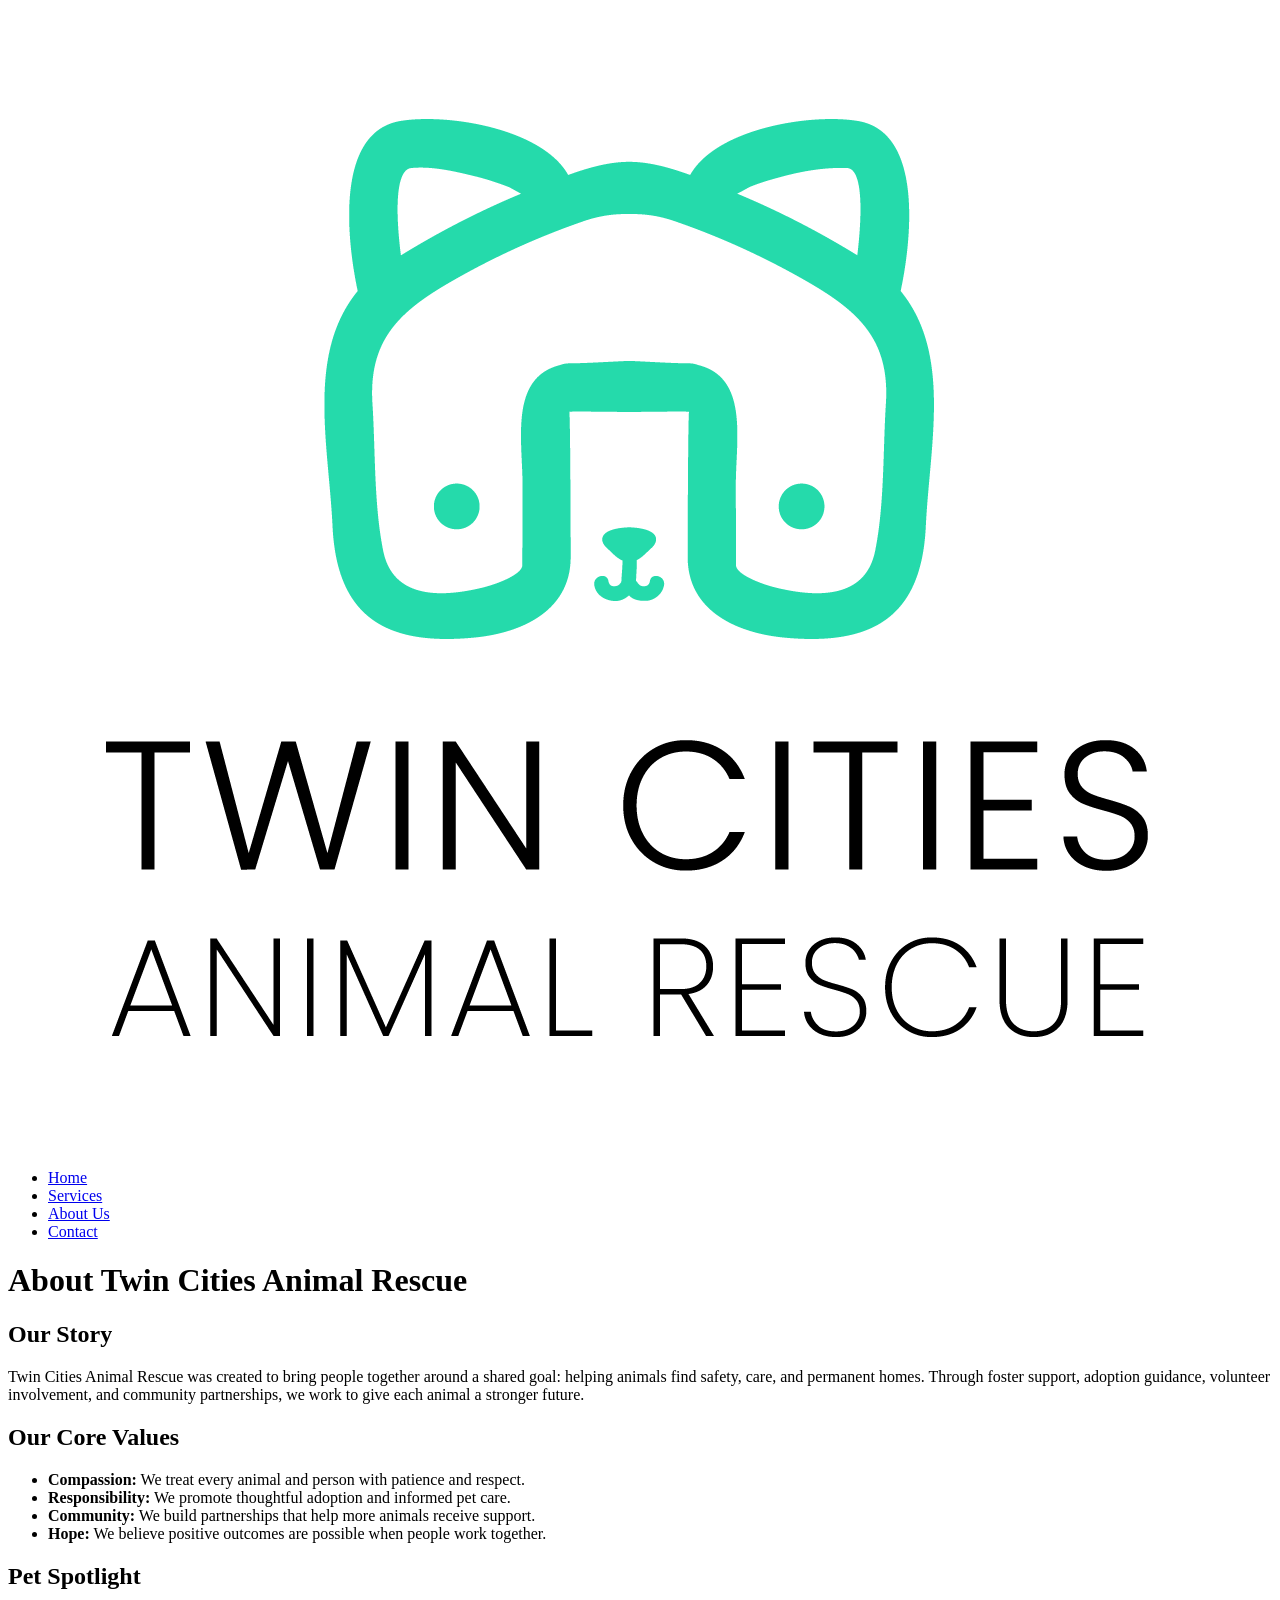
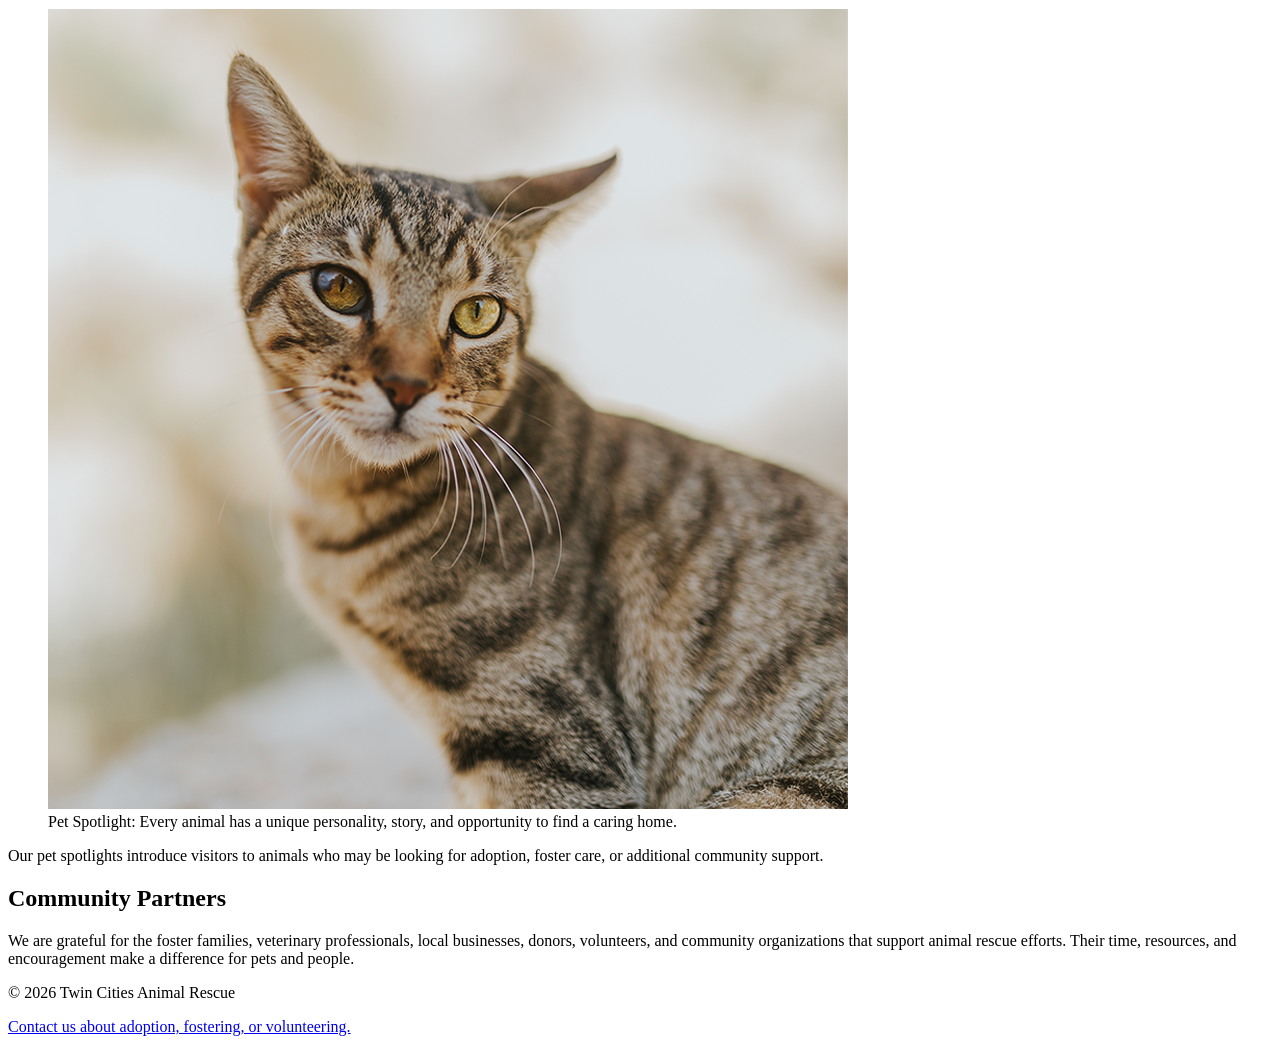
==== about.html @ 1000cfdc "Add files via upload all but the mp4" ====
<!DOCTYPE html>
<html lang="en">
<head>
    <meta charset="UTF-8">
    <meta name="viewport" content="width=device-width, initial-scale=1.0">
    <title>Twin Cities Animal Rescue | About Us</title>
</head>
<body>
    <header>
        <a href="index.html">
            <img src="rescue-logo_c.png" alt="Twin Cities Animal Rescue logo with a green cat outline">
        </a>

        <nav aria-label="Main navigation">
            <ul>
                <li><a href="index.html">Home</a></li>
                <li><a href="services.html">Services</a></li>
                <li><a href="about.html" aria-current="page">About Us</a></li>
                <li><a href="contact.html">Contact</a></li>
            </ul>
        </nav>
    </header>

    <main>
        <h1>About Twin Cities Animal Rescue</h1>

        <section>
            <h2>Our Story</h2>
            <p>
                Twin Cities Animal Rescue was created to bring people together around a shared goal:
                helping animals find safety, care, and permanent homes. Through foster support,
                adoption guidance, volunteer involvement, and community partnerships, we work to
                give each animal a stronger future.
            </p>
        </section>

        <section>
            <h2>Our Core Values</h2>
            <ul>
                <li><strong>Compassion:</strong> We treat every animal and person with patience and respect.</li>
                <li><strong>Responsibility:</strong> We promote thoughtful adoption and informed pet care.</li>
                <li><strong>Community:</strong> We build partnerships that help more animals receive support.</li>
                <li><strong>Hope:</strong> We believe positive outcomes are possible when people work together.</li>
            </ul>
        </section>

        <section>
            <h2>Pet Spotlight</h2>

            <figure>
                <img src="rescue-pet-spotlight_c.png"
                    alt="A rescue pet featured by Twin Cities Animal Rescue">
                <figcaption>
                    Pet Spotlight: Every animal has a unique personality, story, and opportunity to find a caring home.
                </figcaption>
            </figure>

            <p>
                Our pet spotlights introduce visitors to animals who may be looking for adoption,
                foster care, or additional community support.
            </p>
        </section>

        <section>
            <h2>Community Partners</h2>
            <p>
                We are grateful for the foster families, veterinary professionals, local businesses,
                donors, volunteers, and community organizations that support animal rescue efforts.
                Their time, resources, and encouragement make a difference for pets and people.
            </p>
        </section>
    </main>

    <footer>
        <p>&copy; 2026 Twin Cities Animal Rescue</p>
        <p><a href="contact.html">Contact us about adoption, fostering, or volunteering.</a></p>
    </footer>
</body>
</html>
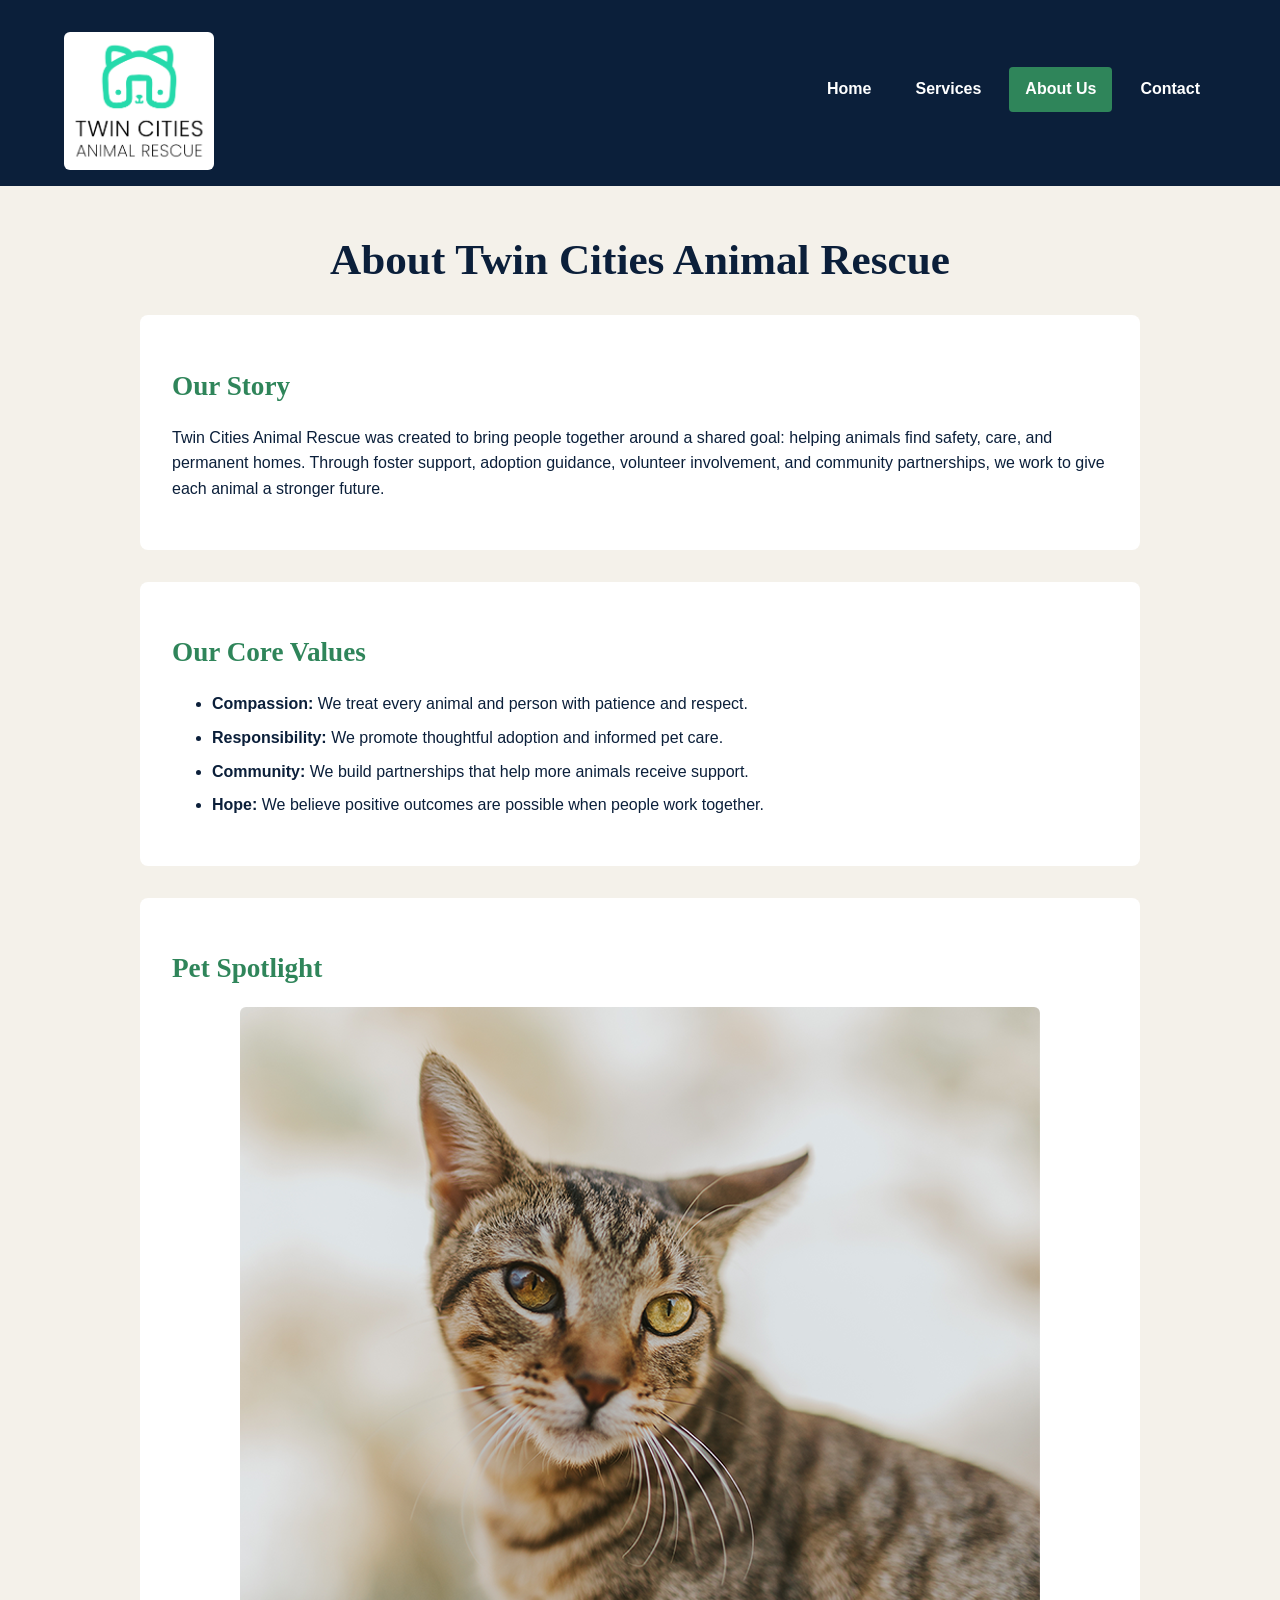
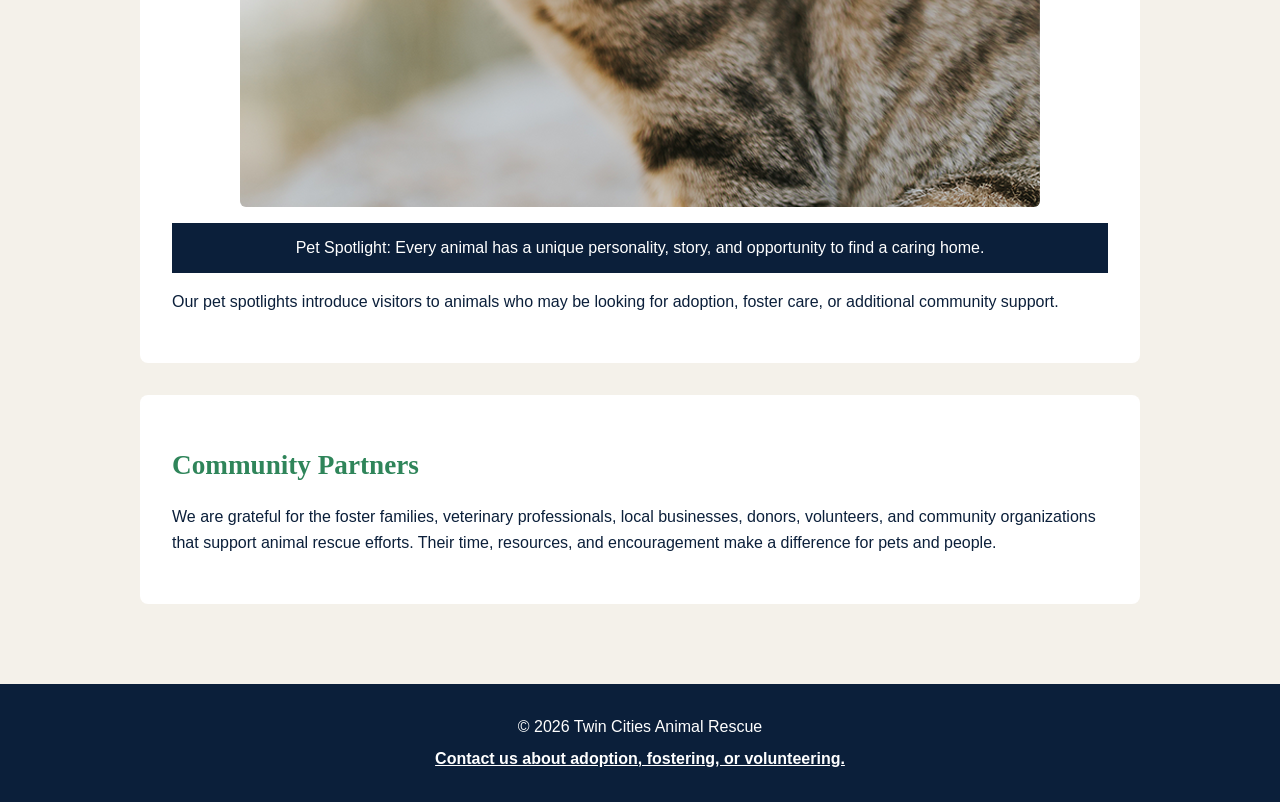
==== commit 008fd6f9: "commit  for rest  of  files to incooperate my css.styles sheet so it looks nice now" ====
--- a/about.html
+++ b/about.html
@@ -3,6 +3,7 @@
 <head>
     <meta charset="UTF-8">
     <meta name="viewport" content="width=device-width, initial-scale=1.0">
+    <link rel="stylesheet" href="style.css">
     <title>Twin Cities Animal Rescue | About Us</title>
 </head>
 <body>
--- a/style.css
+++ b/style.css
@@ -0,0 +1,286 @@
+/* Color palette:
+   Dark blue: #0B1F3A
+   Rescue green: #2F855A
+   Warm cream: #F4F1EA
+   White: #FFFFFF
+*/
+
+* {
+    box-sizing: border-box;
+}
+
+body {
+    margin: 0;
+    background-color: #F4F1EA;
+    color: #0B1F3A;
+    font-family: Arial, Helvetica, sans-serif;
+    line-height: 1.6;
+}
+
+/* Header and navigation */
+
+header {
+    background-color: #0B1F3A;
+    display: flex;
+    flex-direction: column;
+    align-items: center;
+    padding: 1.5rem 1rem 1rem;
+}
+
+header > a img {
+    display: block;
+    width: 150px;
+    height: auto;
+    margin-bottom: 1rem;
+}
+
+nav ul {
+    display: flex;
+    flex-direction: column;
+    align-items: center;
+    gap: 0.5rem;
+    list-style: none;
+    margin: 0;
+    padding: 0;
+}
+
+nav a {
+    display: block;
+    padding: 0.6rem 1rem;
+    color: #FFFFFF;
+    font-weight: bold;
+    text-decoration: none;
+}
+
+nav a:hover,
+nav a:focus,
+nav a[aria-current="page"] {
+    background-color: #2F855A;
+    border-radius: 4px;
+    outline: none;
+}
+
+/* Page content */
+
+main {
+    width: 90%;
+    max-width: 1000px;
+    margin: 0 auto;
+    padding: 2rem 0;
+}
+
+h1,
+h2,
+h3 {
+    font-family: Georgia, "Times New Roman", serif;
+    line-height: 1.2;
+}
+
+h1 {
+    margin-top: 0;
+    color: #0B1F3A;
+    font-size: 2.2rem;
+    text-align: center;
+}
+
+h2 {
+    color: #2F855A;
+    font-size: 1.7rem;
+}
+
+h3 {
+    color: #0B1F3A;
+    font-size: 1.25rem;
+}
+
+section {
+    margin-bottom: 2rem;
+    padding: 1.5rem;
+    background-color: #FFFFFF;
+    border-radius: 8px;
+}
+
+article {
+    margin: 1rem 0;
+    padding: 1rem;
+    border-left: 5px solid #2F855A;
+    background-color: #F4F1EA;
+}
+
+img,
+video {
+    display: block;
+    max-width: 100%;
+    height: auto;
+    margin: 1rem auto;
+    border-radius: 6px;
+}
+
+picture img {
+    width: 100%;
+}
+
+figure {
+    margin: 1rem 0;
+}
+
+figcaption {
+    padding: 0.75rem;
+    background-color: #0B1F3A;
+    color: #FFFFFF;
+    text-align: center;
+}
+
+/* Links */
+
+main a,
+footer a {
+    color: #2F855A;
+    font-weight: bold;
+}
+
+main a:hover,
+main a:focus,
+footer a:hover,
+footer a:focus {
+    color: #0B1F3A;
+}
+
+/* Lists */
+
+li {
+    margin-bottom: 0.5rem;
+}
+
+/* Form */
+
+form {
+    max-width: 700px;
+    margin: 0 auto;
+}
+
+fieldset {
+    margin-bottom: 1.25rem;
+    padding: 1rem;
+    border: 2px solid #2F855A;
+    border-radius: 6px;
+}
+
+legend {
+    padding: 0 0.5rem;
+    color: #0B1F3A;
+    font-family: Georgia, "Times New Roman", serif;
+    font-weight: bold;
+}
+
+label {
+    display: block;
+    margin-bottom: 0.25rem;
+    color: #0B1F3A;
+    font-weight: bold;
+}
+
+input,
+select,
+textarea {
+    width: 100%;
+    padding: 0.7rem;
+    border: 1px solid #0B1F3A;
+    border-radius: 4px;
+    font-family: Arial, Helvetica, sans-serif;
+    font-size: 1rem;
+}
+
+textarea {
+    resize: vertical;
+}
+
+input:focus,
+select:focus,
+textarea:focus {
+    outline: 3px solid #2F855A;
+    outline-offset: 2px;
+}
+
+button {
+    padding: 0.75rem 1.25rem;
+    border: none;
+    border-radius: 4px;
+    background-color: #2F855A;
+    color: #FFFFFF;
+    cursor: pointer;
+    font-family: Arial, Helvetica, sans-serif;
+    font-size: 1rem;
+    font-weight: bold;
+}
+
+button:hover,
+button:focus {
+    background-color: #0B1F3A;
+    outline: 3px solid #2F855A;
+    outline-offset: 2px;
+}
+
+/* Footer */
+
+footer {
+    padding: 1.5rem 1rem;
+    background-color: #0B1F3A;
+    color: #FFFFFF;
+    text-align: center;
+}
+
+footer p {
+    margin: 0.4rem 0;
+}
+
+footer a {
+    color: #FFFFFF;
+}
+
+/* Larger-screen layout */
+
+@media (min-width: 700px) {
+    header {
+        flex-direction: row;
+        justify-content: space-between;
+        padding: 1rem 5%;
+    }
+
+    header > a img {
+        margin-bottom: 0;
+    }
+
+    nav ul {
+        flex-direction: row;
+        gap: 0.75rem;
+    }
+
+    main {
+        width: 85%;
+        padding: 3rem 0;
+    }
+
+    h1 {
+        font-size: 2.7rem;
+    }
+
+    section {
+        padding: 2rem;
+    }
+
+    section:has(article) {
+        display: flex;
+        flex-wrap: wrap;
+        gap: 1rem;
+    }
+
+    section:has(article) h2 {
+        width: 100%;
+    }
+
+    section:has(article) article {
+        flex: 1 1 250px;
+        margin: 0;
+    }
+}
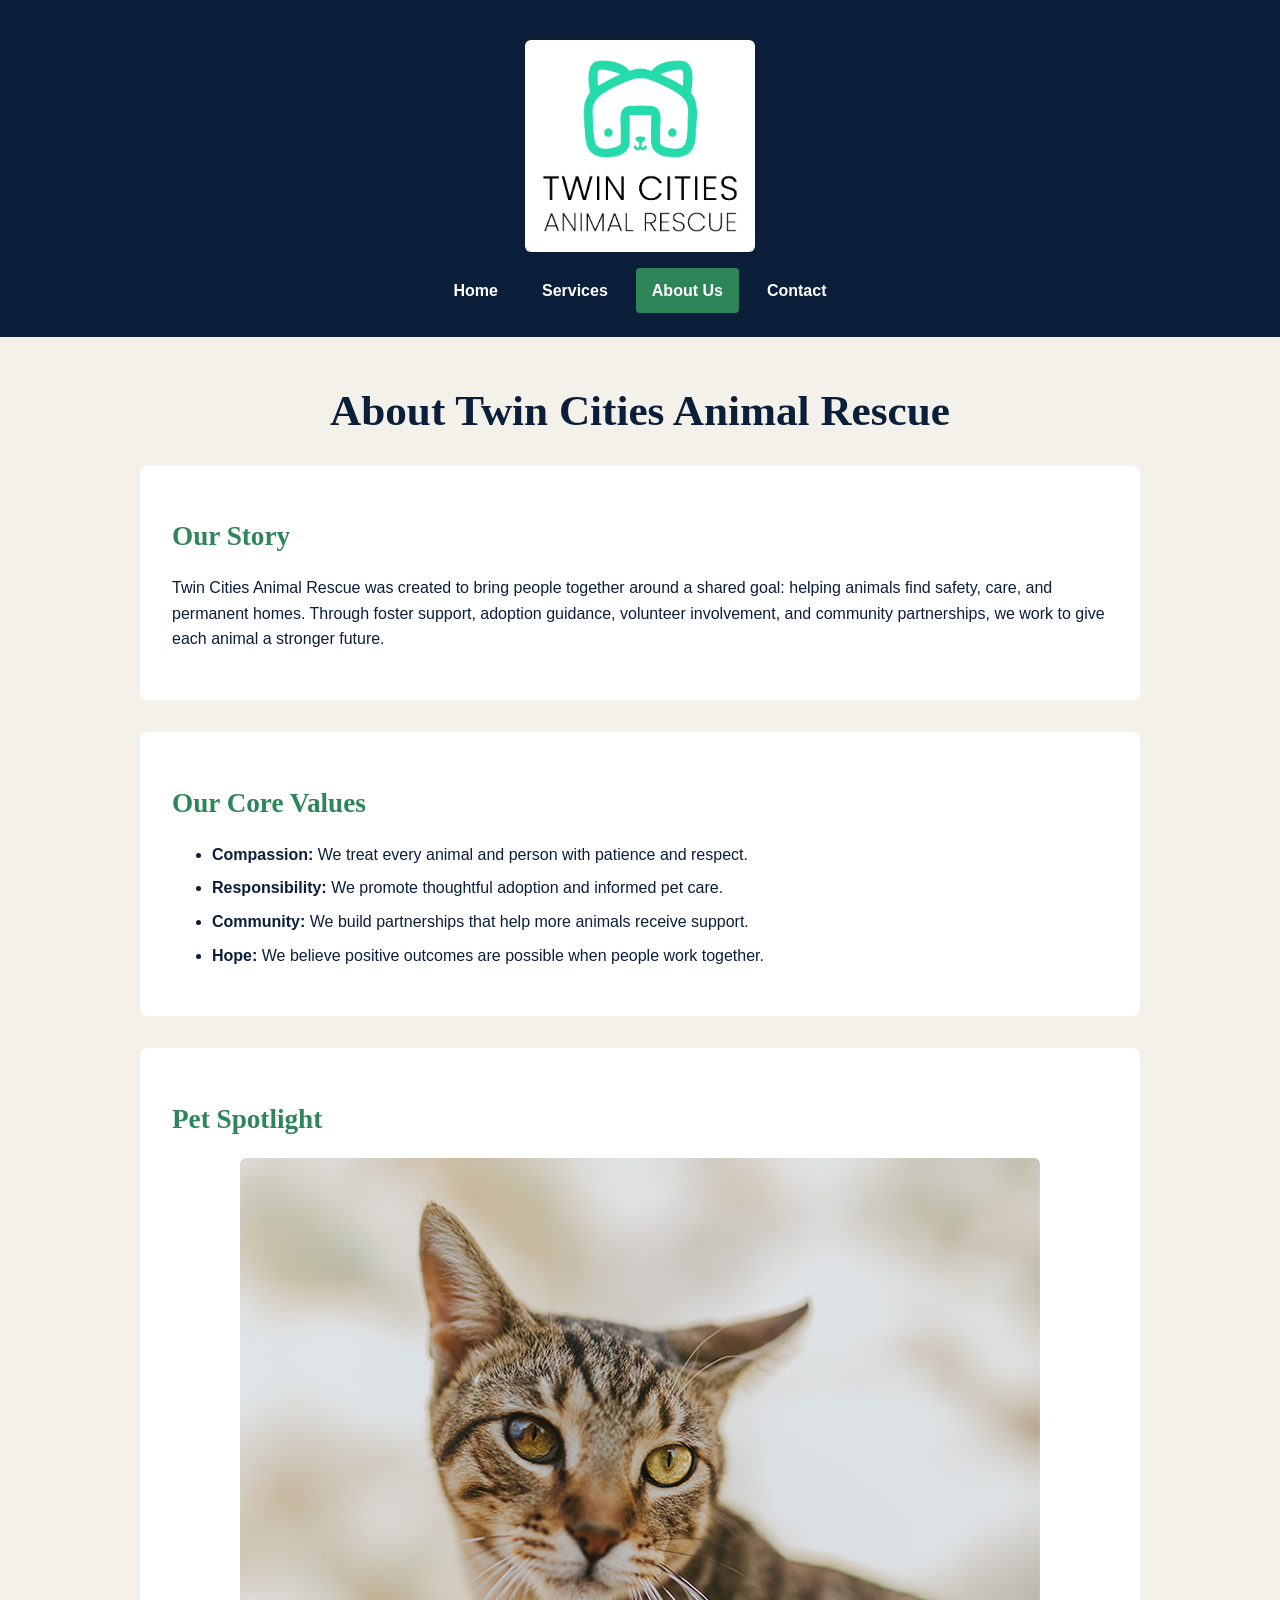
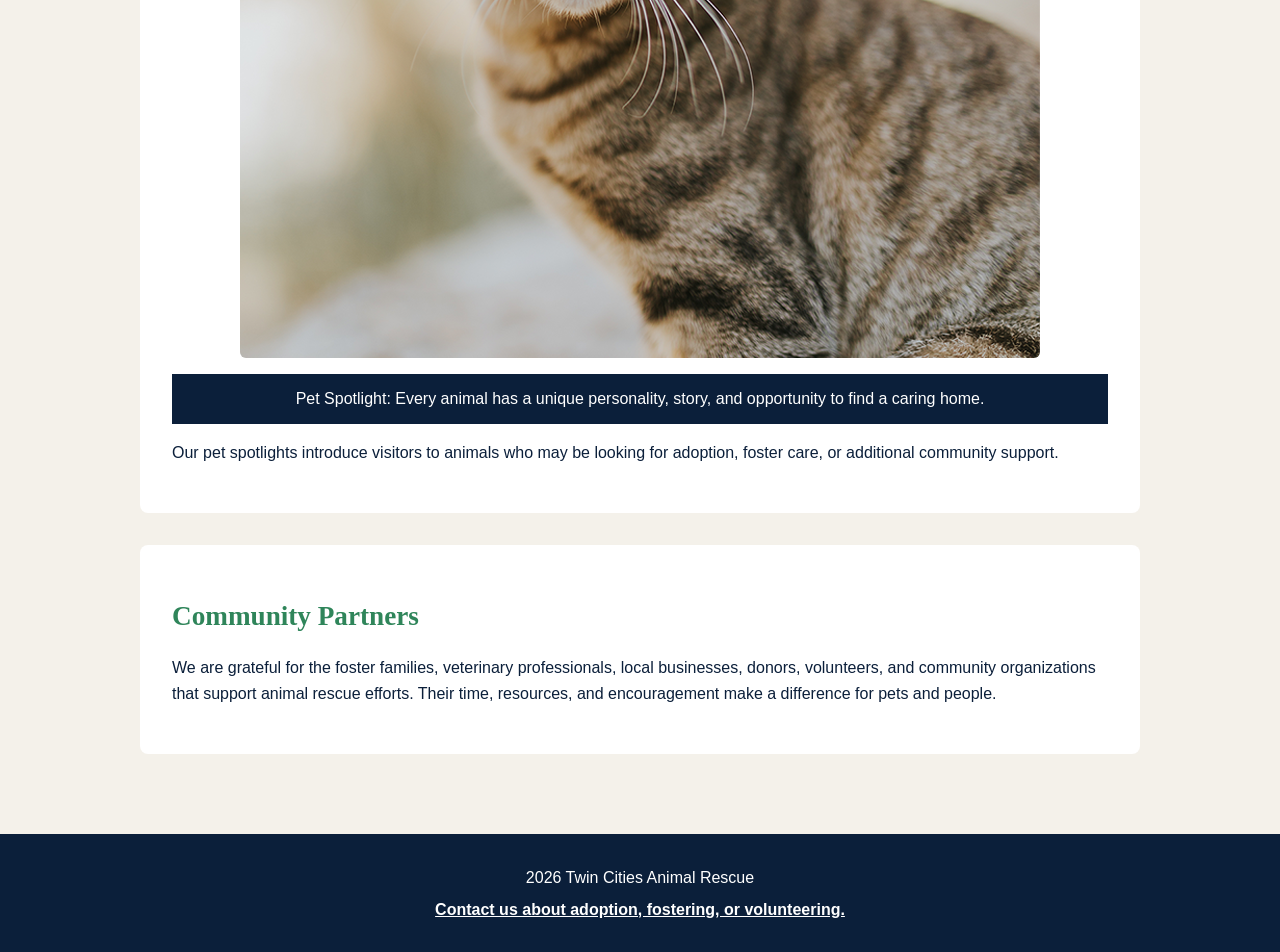
==== commit 6c6e7ac1: "Made and a bunch of changes for my polished wording in the site and potentially moving logo" ====
--- a/about.html
+++ b/about.html
@@ -9,7 +9,7 @@
 <body>
     <header>
         <a href="index.html">
-            <img src="rescue-logo_c.png" alt="Twin Cities Animal Rescue logo with a green cat outline">
+            <img src="rescue-logo_c.png" alt="Twin Cities Animal Rescue signature logo with a green cat outline">
         </a>
 
         <nav aria-label="Main navigation">
@@ -73,7 +73,7 @@
     </main>
 
     <footer>
-        <p>&copy; 2026 Twin Cities Animal Rescue</p>
+        <p>2026 Twin Cities Animal Rescue</p>
         <p><a href="contact.html">Contact us about adoption, fostering, or volunteering.</a></p>
     </footer>
 </body>
--- a/style.css
+++ b/style.css
@@ -1,4 +1,5 @@
-/* Color palette:
+/* Twin Cities Animal Rescue
+   Color palette:
    Dark blue: #0B1F3A
    Rescue green: #2F855A
    Warm cream: #F4F1EA
@@ -17,19 +18,20 @@
     line-height: 1.6;
 }
 
-/* Header and navigation */
+/* Header, centered logo, and navigation */
 
 header {
-    background-color: #0B1F3A;
     display: flex;
     flex-direction: column;
     align-items: center;
     padding: 1.5rem 1rem 1rem;
+    background-color: #0B1F3A;
 }
 
 header > a img {
     display: block;
-    width: 150px;
+    width: 230px;
+    max-width: 100%;
     height: auto;
     margin-bottom: 1rem;
 }
@@ -60,7 +62,7 @@
     outline: none;
 }
 
-/* Page content */
+/* Main page content */
 
 main {
     width: 90%;
@@ -107,6 +109,8 @@
     background-color: #F4F1EA;
 }
 
+/* Images and video */
+
 img,
 video {
     display: block;
@@ -152,7 +156,7 @@
     margin-bottom: 0.5rem;
 }
 
-/* Form */
+/* Form styling */
 
 form {
     max-width: 700px;
@@ -238,17 +242,17 @@
     color: #FFFFFF;
 }
 
-/* Larger-screen layout */
+/* Larger-screen responsive layout */
 
 @media (min-width: 700px) {
     header {
-        flex-direction: row;
-        justify-content: space-between;
-        padding: 1rem 5%;
+        flex-direction: column;
+        align-items: center;
+        padding: 1.5rem 5% 1rem;
     }
 
     header > a img {
-        margin-bottom: 0;
+        margin-bottom: 1rem;
     }
 
     nav ul {
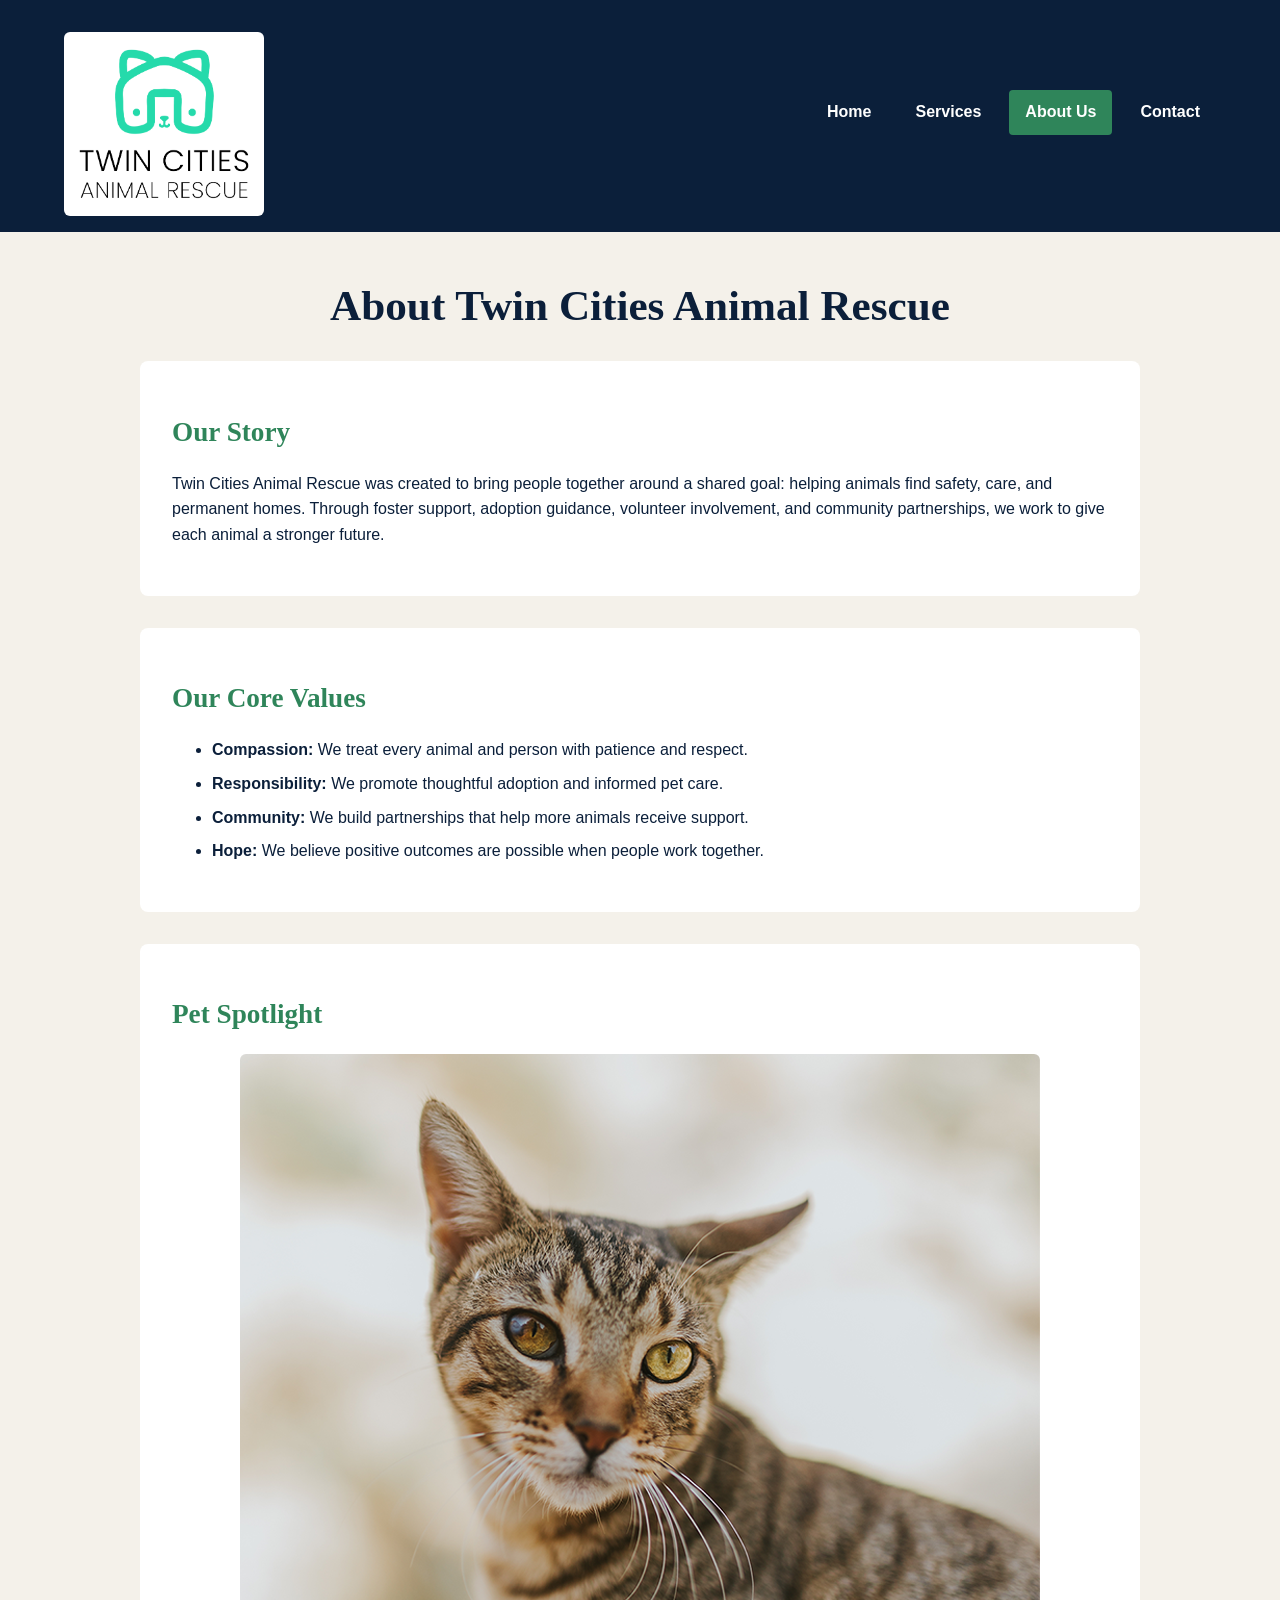
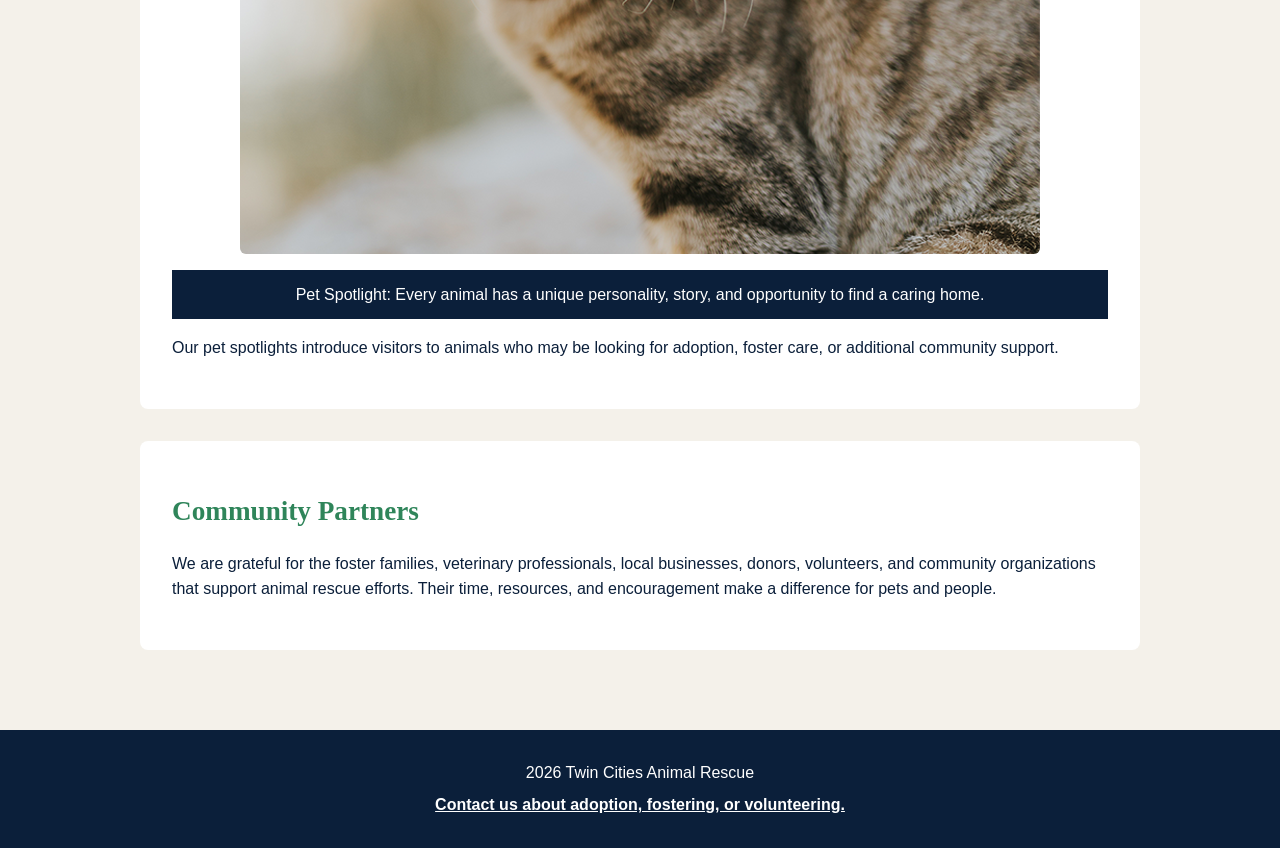
==== commit af9d988d: "re-worked js scripting over weekend on home computer since uploading changes wsa having issues." ====
--- a/about.html
+++ b/about.html
@@ -4,6 +4,7 @@
     <meta charset="UTF-8">
     <meta name="viewport" content="width=device-width, initial-scale=1.0">
     <link rel="stylesheet" href="style.css">
+    <script src="script.js" defer></script>
     <title>Twin Cities Animal Rescue | About Us</title>
 </head>
 <body>
--- a/style.css
+++ b/style.css
@@ -1,5 +1,4 @@
-/* Twin Cities Animal Rescue
-   Color palette:
+/* Color palette:
    Dark blue: #0B1F3A
    Rescue green: #2F855A
    Warm cream: #F4F1EA
@@ -18,19 +17,19 @@
     line-height: 1.6;
 }
 
-/* Header, centered logo, and navigation */
+/* This helps me with Header elements and navigation */
 
 header {
+    background-color: #0B1F3A;
     display: flex;
     flex-direction: column;
     align-items: center;
     padding: 1.5rem 1rem 1rem;
-    background-color: #0B1F3A;
 }
 
 header > a img {
     display: block;
-    width: 230px;
+    width: 200px;
     max-width: 100%;
     height: auto;
     margin-bottom: 1rem;
@@ -62,7 +61,7 @@
     outline: none;
 }
 
-/* Main page content */
+/* Page content */
 
 main {
     width: 90%;
@@ -109,8 +108,6 @@
     background-color: #F4F1EA;
 }
 
-/* Images and video */
-
 img,
 video {
     display: block;
@@ -156,7 +153,7 @@
     margin-bottom: 0.5rem;
 }
 
-/* Form styling */
+/* Form */
 
 form {
     max-width: 700px;
@@ -242,17 +239,17 @@
     color: #FFFFFF;
 }
 
-/* Larger-screen responsive layout */
+/* Larger-screen layout */
 
 @media (min-width: 700px) {
     header {
-        flex-direction: column;
-        align-items: center;
-        padding: 1.5rem 5% 1rem;
+        flex-direction: row;
+        justify-content: space-between;
+        padding: 1rem 5%;
     }
 
     header > a img {
-        margin-bottom: 1rem;
+        margin-bottom: 0;
     }
 
     nav ul {
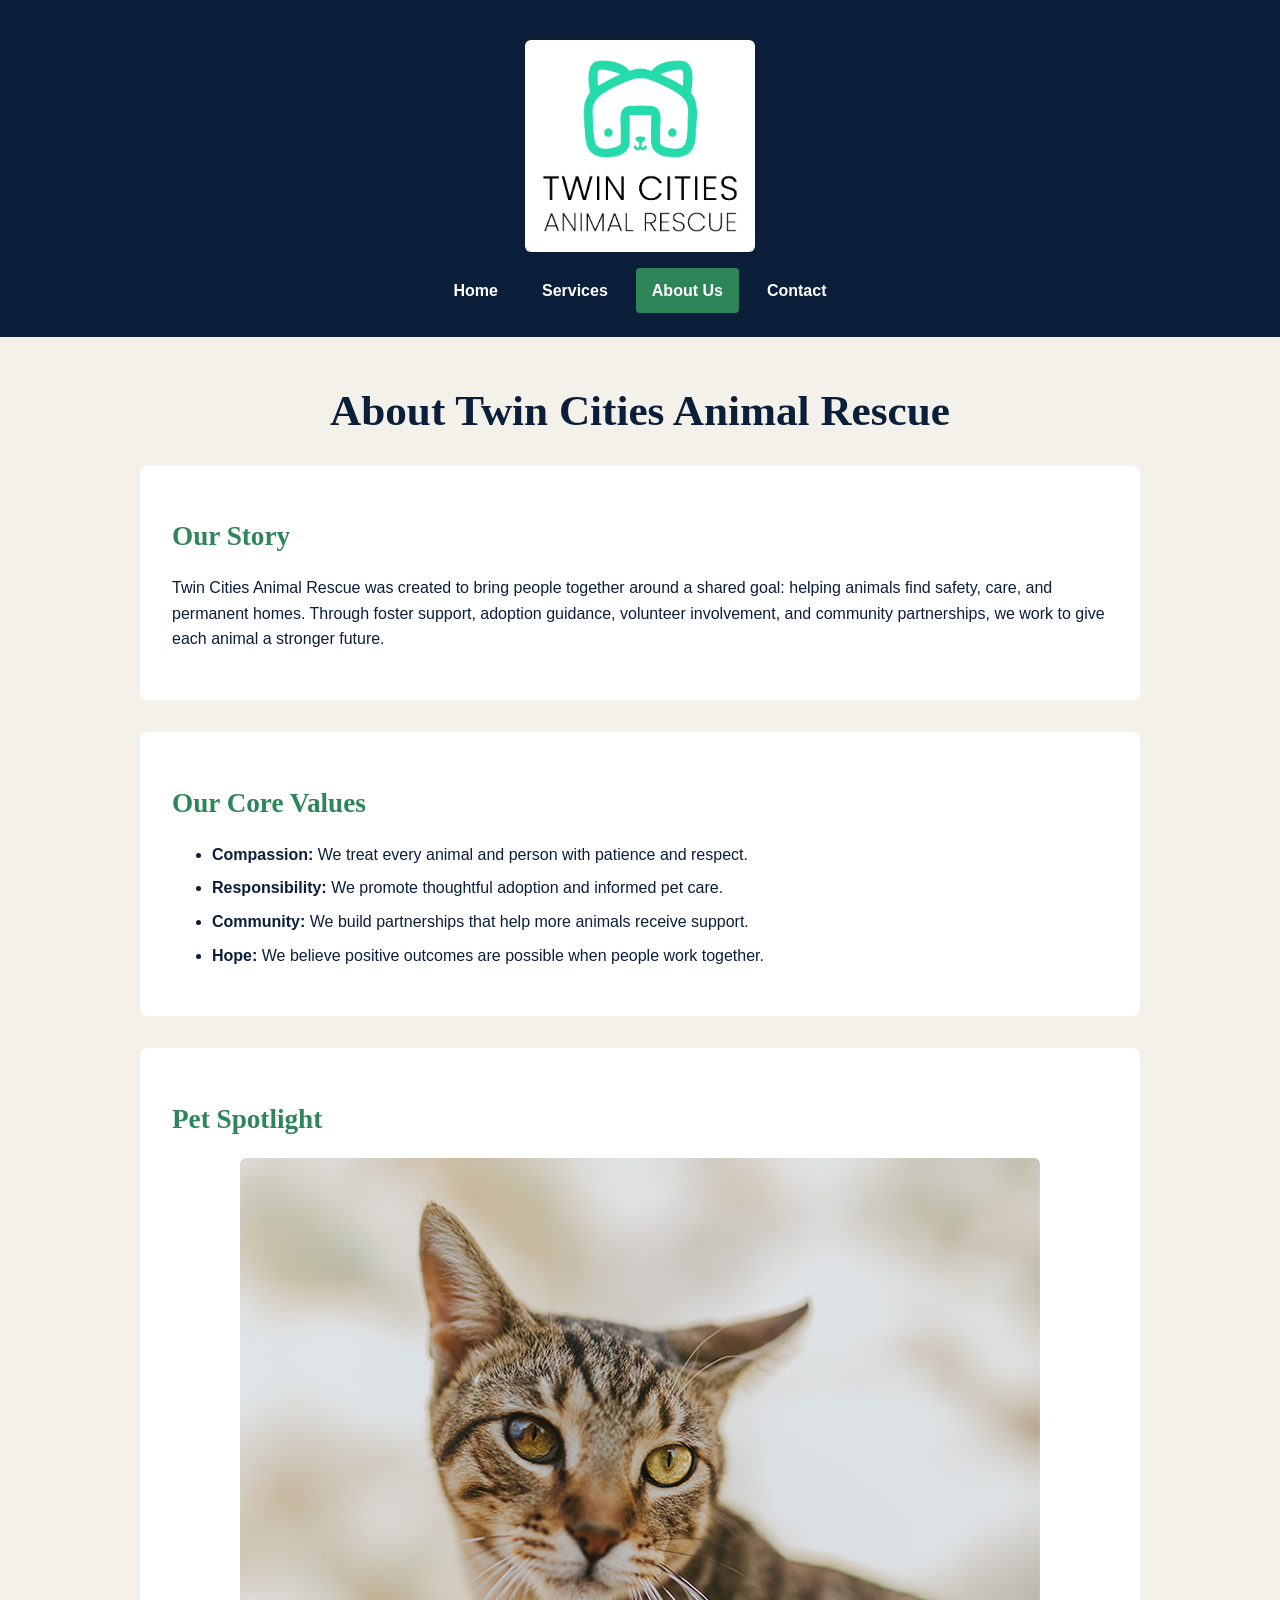
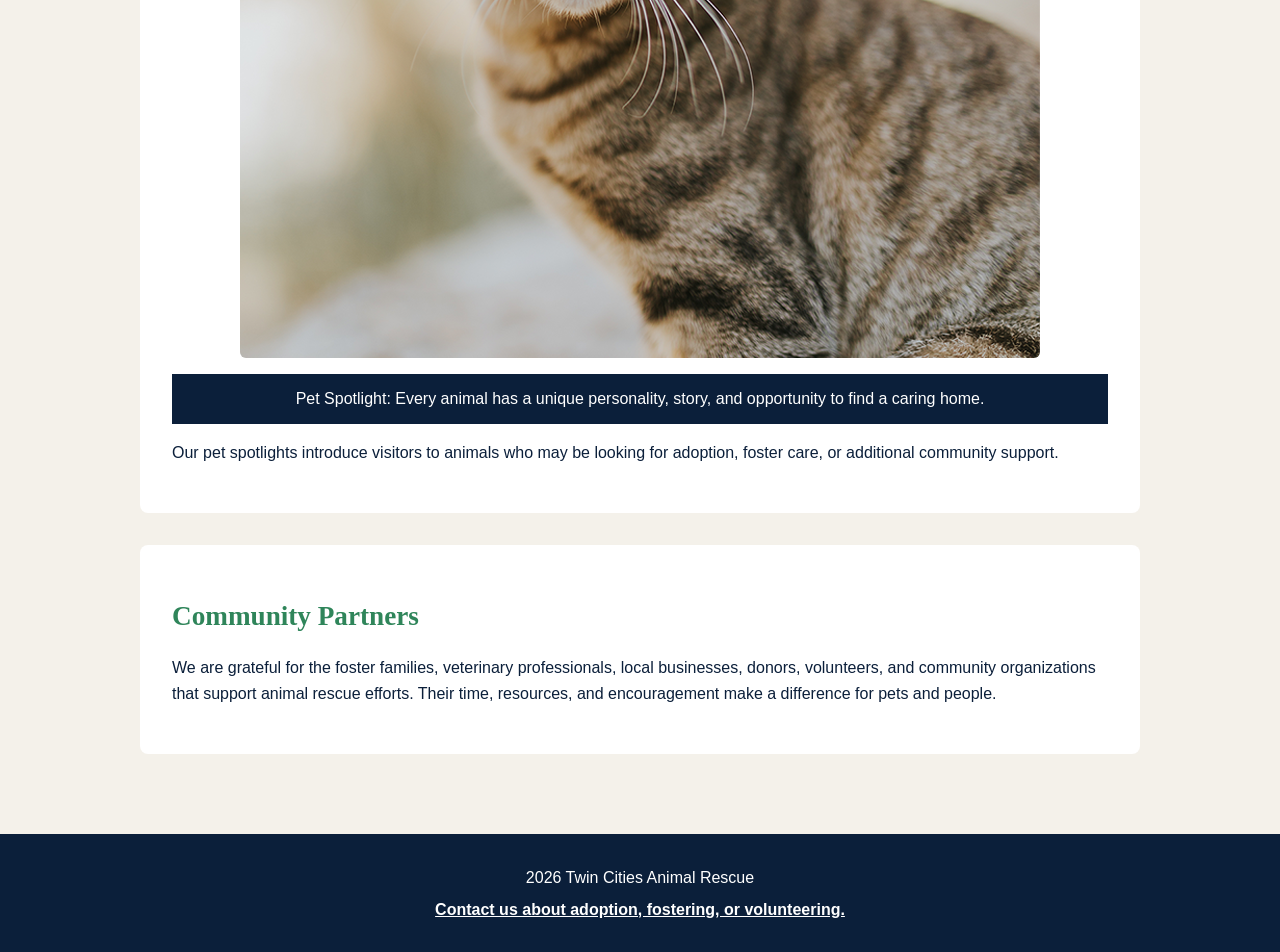
==== commit e8e8c68f: "Having issues with git but making changes for js" ====
--- a/about.html
+++ b/about.html
@@ -10,7 +10,8 @@
 <body>
     <header>
         <a href="index.html">
-            <img src="rescue-logo_c.png" alt="Twin Cities Animal Rescue signature logo with a green cat outline">
+            <img src="rescue-logo_c.png"
+                 alt="Twin Cities Animal Rescue logo with a green cat outline">
         </a>
 
         <nav aria-label="Main navigation">
@@ -28,6 +29,7 @@
 
         <section>
             <h2>Our Story</h2>
+
             <p>
                 Twin Cities Animal Rescue was created to bring people together around a shared goal:
                 helping animals find safety, care, and permanent homes. Through foster support,
@@ -38,6 +40,7 @@
 
         <section>
             <h2>Our Core Values</h2>
+
             <ul>
                 <li><strong>Compassion:</strong> We treat every animal and person with patience and respect.</li>
                 <li><strong>Responsibility:</strong> We promote thoughtful adoption and informed pet care.</li>
@@ -51,20 +54,22 @@
 
             <figure>
                 <img src="rescue-pet-spotlight_c.png"
-                    alt="A rescue pet featured by Twin Cities Animal Rescue">
+                     alt="A rescue pet featured by Twin Cities Animal Rescue">
                 <figcaption>
-                    Pet Spotlight: Every animal has a unique personality, story, and opportunity to find a caring home.
+                    Pet Spotlight: Every animal has a unique personality, story,
+                    and opportunity to find a caring home.
                 </figcaption>
             </figure>
 
             <p>
-                Our pet spotlights introduce visitors to animals who may be looking for adoption,
-                foster care, or additional community support.
+                Our pet spotlights introduce visitors to animals who may be looking for
+                adoption, foster care, or additional community support.
             </p>
         </section>
 
         <section>
             <h2>Community Partners</h2>
+
             <p>
                 We are grateful for the foster families, veterinary professionals, local businesses,
                 donors, volunteers, and community organizations that support animal rescue efforts.
@@ -74,7 +79,7 @@
     </main>
 
     <footer>
-        <p>2026 Twin Cities Animal Rescue</p>
+        <p> 2026 Twin Cities Animal Rescue</p>
         <p><a href="contact.html">Contact us about adoption, fostering, or volunteering.</a></p>
     </footer>
 </body>
--- a/style.css
+++ b/style.css
@@ -1,8 +1,9 @@
-/* Color palette:
+/* Twin Cities Animal Rescue color palette:
    Dark blue: #0B1F3A
    Rescue green: #2F855A
    Warm cream: #F4F1EA
    White: #FFFFFF
+   Error red: #A61B1B
 */
 
 * {
@@ -17,19 +18,19 @@
     line-height: 1.6;
 }
 
-/* This helps me with Header elements and navigation */
+/* Header, logo, and navigation */
 
 header {
-    background-color: #0B1F3A;
     display: flex;
     flex-direction: column;
     align-items: center;
     padding: 1.5rem 1rem 1rem;
+    background-color: #0B1F3A;
 }
 
 header > a img {
     display: block;
-    width: 200px;
+    width: 230px;
     max-width: 100%;
     height: auto;
     margin-bottom: 1rem;
@@ -61,7 +62,7 @@
     outline: none;
 }
 
-/* Page content */
+/* Main content */
 
 main {
     width: 90%;
@@ -107,6 +108,8 @@
     border-left: 5px solid #2F855A;
     background-color: #F4F1EA;
 }
+
+/* Images, video, and figure */
 
 img,
 video {
@@ -132,7 +135,7 @@
     text-align: center;
 }
 
-/* Links */
+/* Links and lists */
 
 main a,
 footer a {
@@ -147,13 +150,11 @@
     color: #0B1F3A;
 }
 
-/* Lists */
-
 li {
     margin-bottom: 0.5rem;
 }
 
-/* Form */
+/* Form styling */
 
 form {
     max-width: 700px;
@@ -222,6 +223,57 @@
     outline-offset: 2px;
 }
 
+/* Touchstone 4 interactive feature */
+
+.interest-buttons {
+    display: flex;
+    flex-direction: column;
+    gap: 0.75rem;
+    margin: 1rem 0;
+}
+
+.interest-button {
+    width: 100%;
+}
+
+.selected-interest {
+    background-color: #0B1F3A;
+    outline: 3px solid #2F855A;
+    outline-offset: 2px;
+}
+
+#interest-result {
+    padding: 1rem;
+    border-left: 5px solid #2F855A;
+    background-color: #F4F1EA;
+}
+
+.error-message {
+    margin-top: -0.5rem;
+    color: #A61B1B;
+    font-weight: bold;
+}
+
+.form-success-status {
+    padding: 1rem;
+    border-left: 5px solid #2F855A;
+    background-color: #E4F4E8;
+    color: #0B1F3A;
+    font-weight: bold;
+}
+
+.form-error-status {
+    padding: 1rem;
+    border-left: 5px solid #A61B1B;
+    background-color: #FCE8E8;
+    color: #A61B1B;
+    font-weight: bold;
+}
+
+[aria-invalid="true"] {
+    border: 2px solid #A61B1B;
+}
+
 /* Footer */
 
 footer {
@@ -239,17 +291,11 @@
     color: #FFFFFF;
 }
 
-/* Larger-screen layout */
+/* Larger-screen responsive layout */
 
 @media (min-width: 700px) {
     header {
-        flex-direction: row;
-        justify-content: space-between;
-        padding: 1rem 5%;
-    }
-
-    header > a img {
-        margin-bottom: 0;
+        padding: 1.5rem 5% 1rem;
     }
 
     nav ul {
@@ -270,18 +316,26 @@
         padding: 2rem;
     }
 
-    section:has(article) {
+    .help-options {
         display: flex;
         flex-wrap: wrap;
         gap: 1rem;
     }
 
-    section:has(article) h2 {
+    .help-options h2 {
         width: 100%;
     }
 
-    section:has(article) article {
+    .help-options article {
         flex: 1 1 250px;
         margin: 0;
     }
+
+    .interest-buttons {
+        flex-direction: row;
+    }
+
+    .interest-button {
+        flex: 1;
+    }
 }
